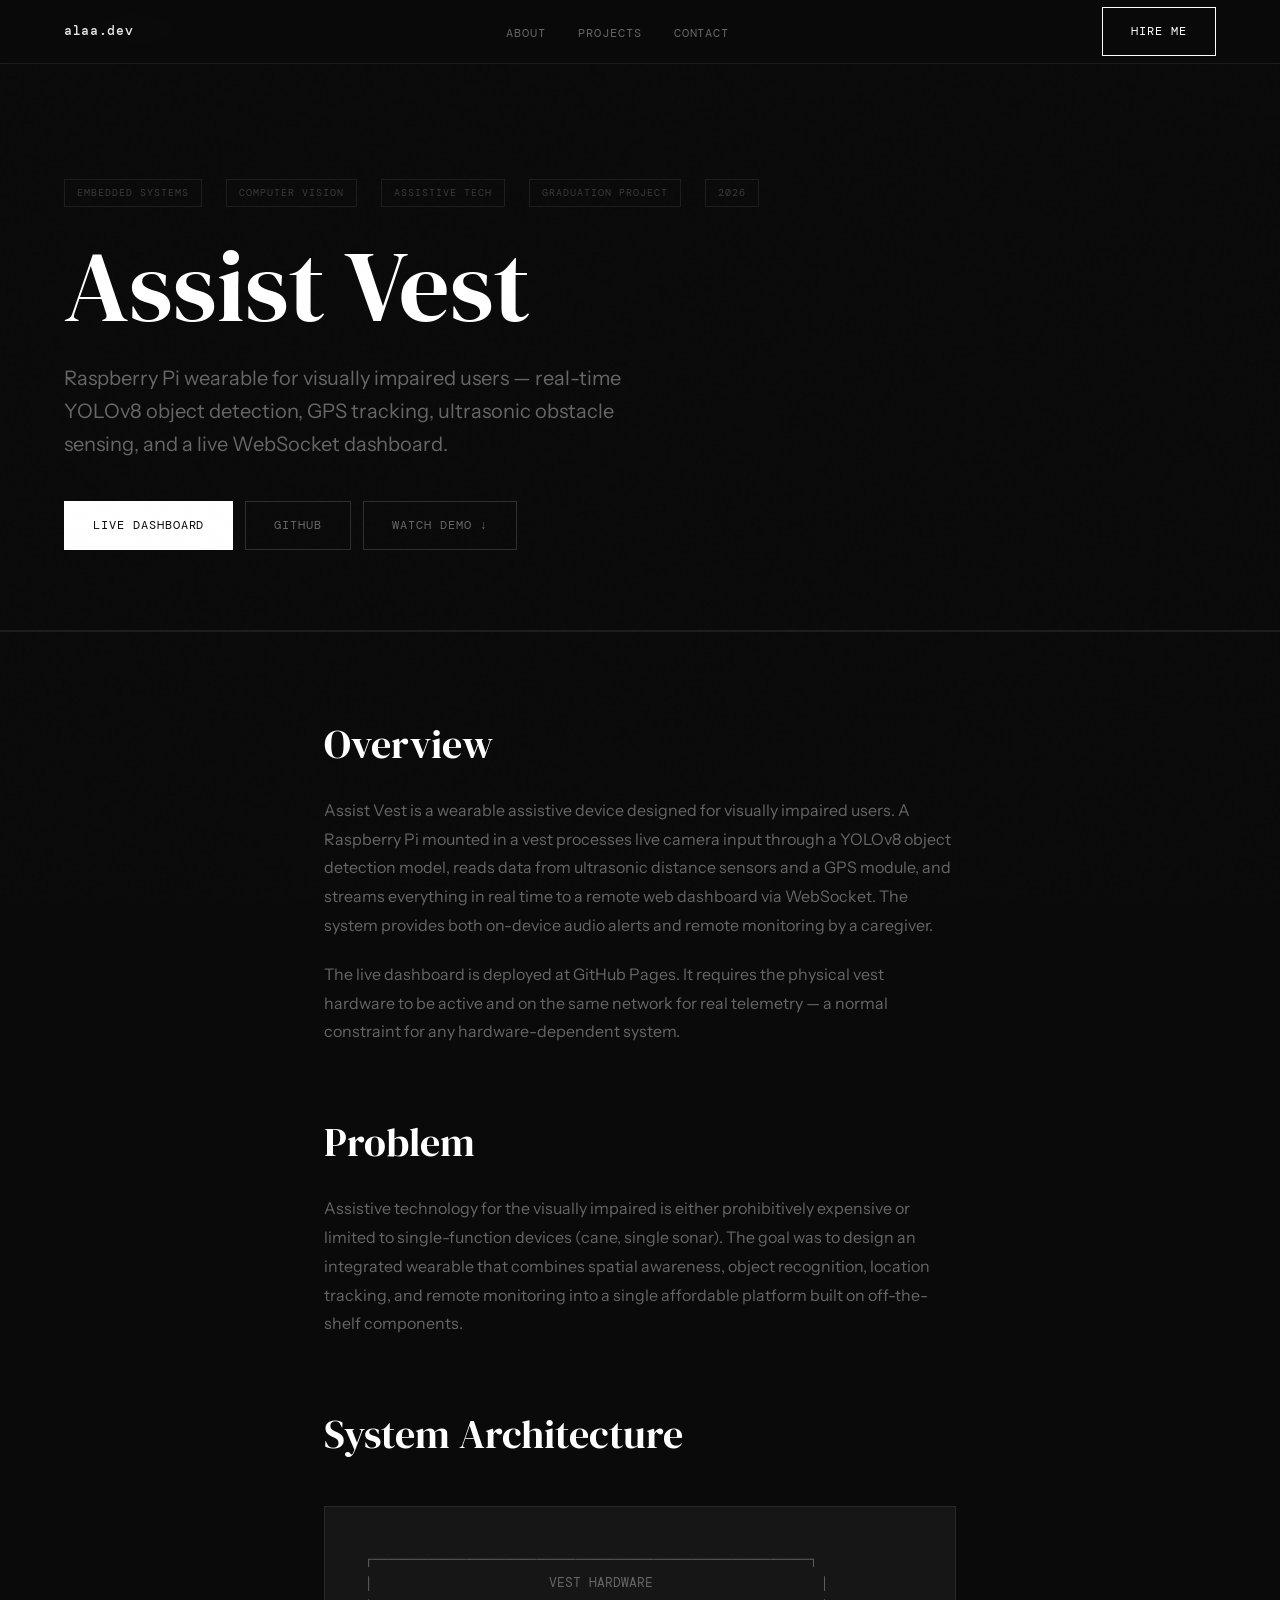
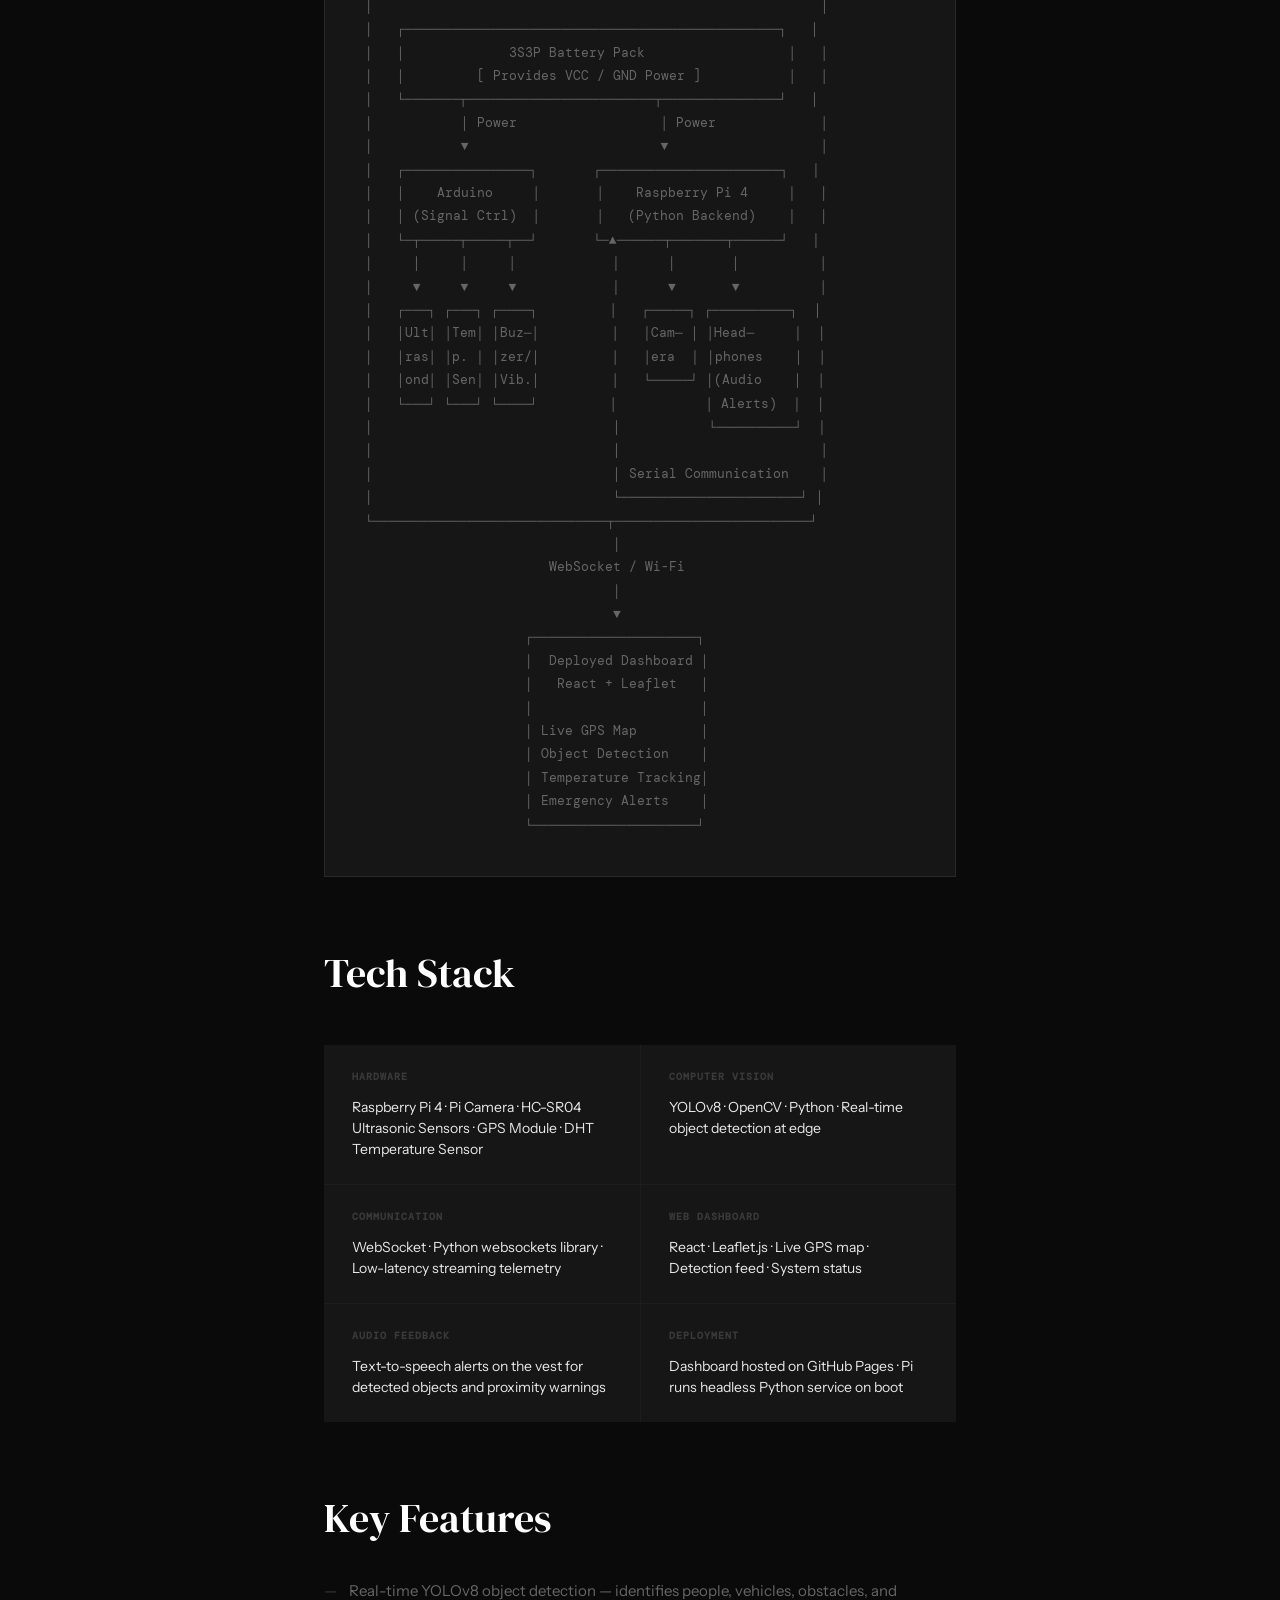
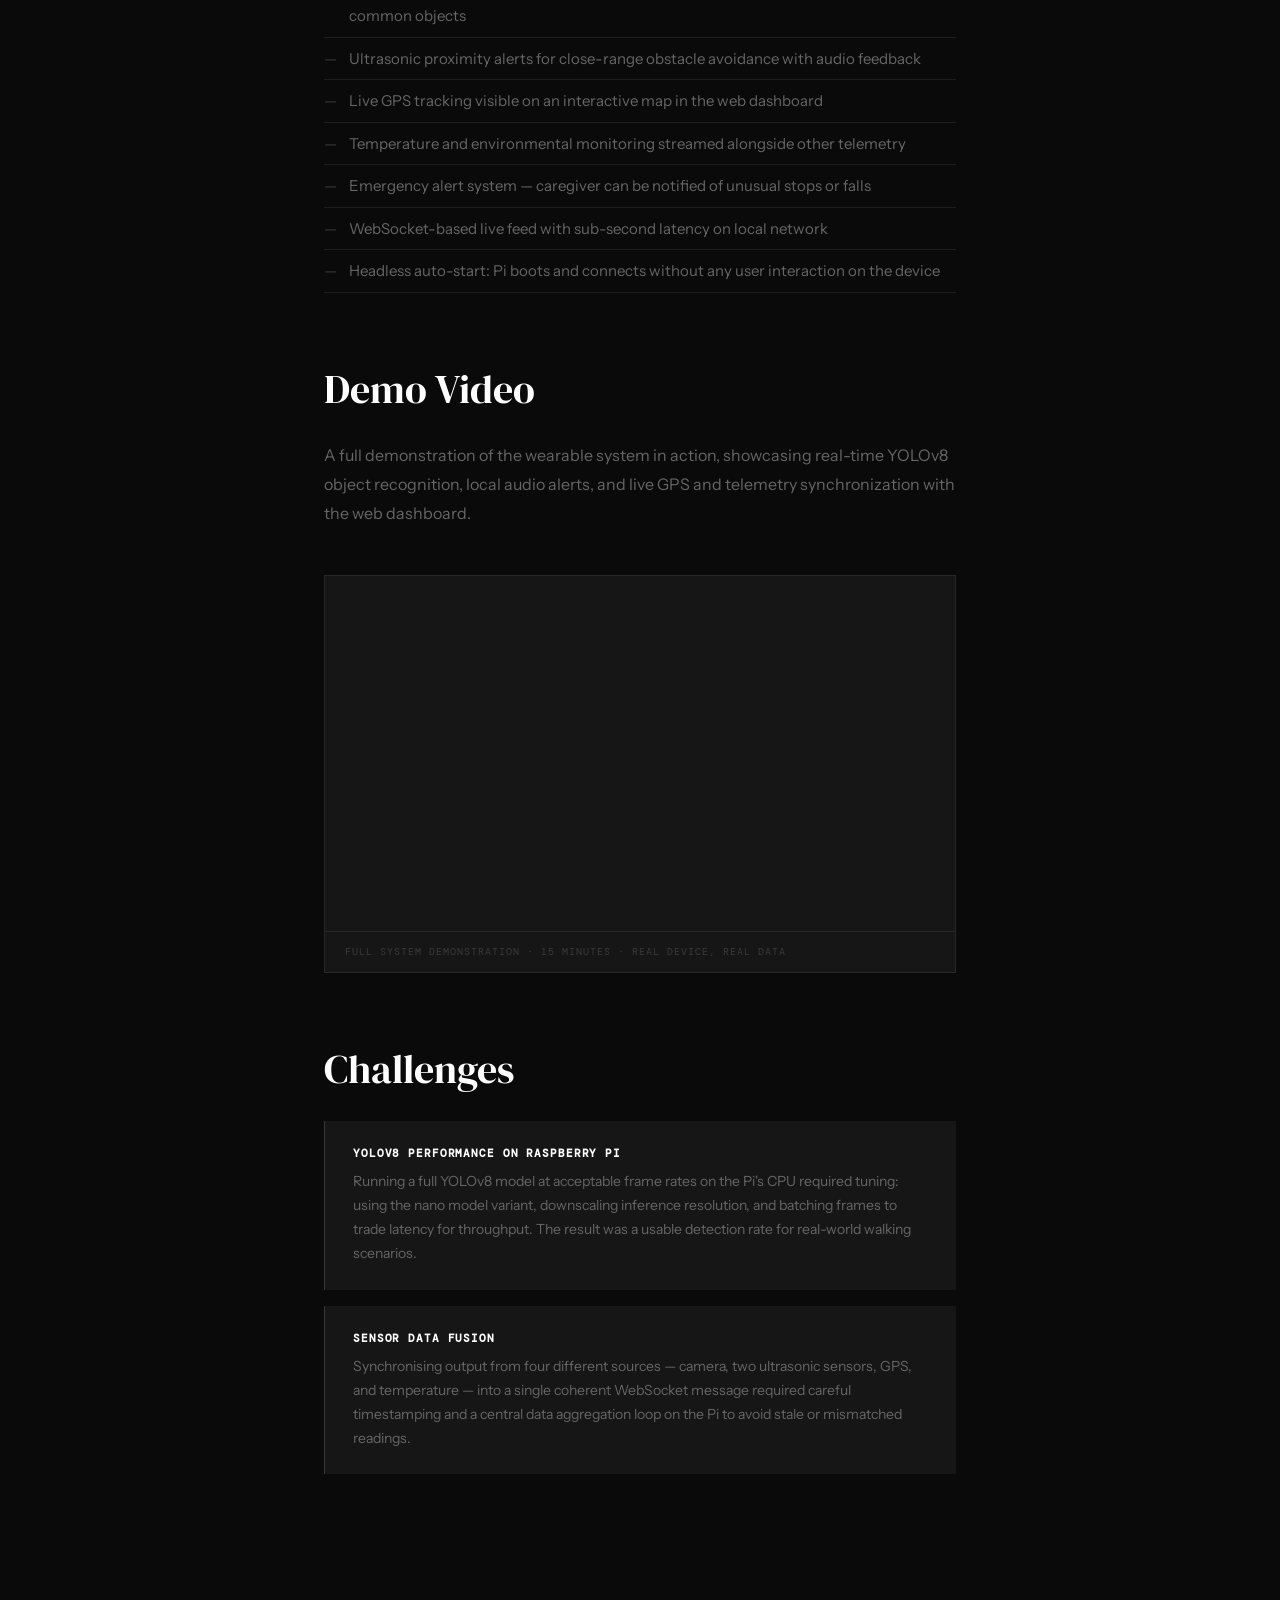
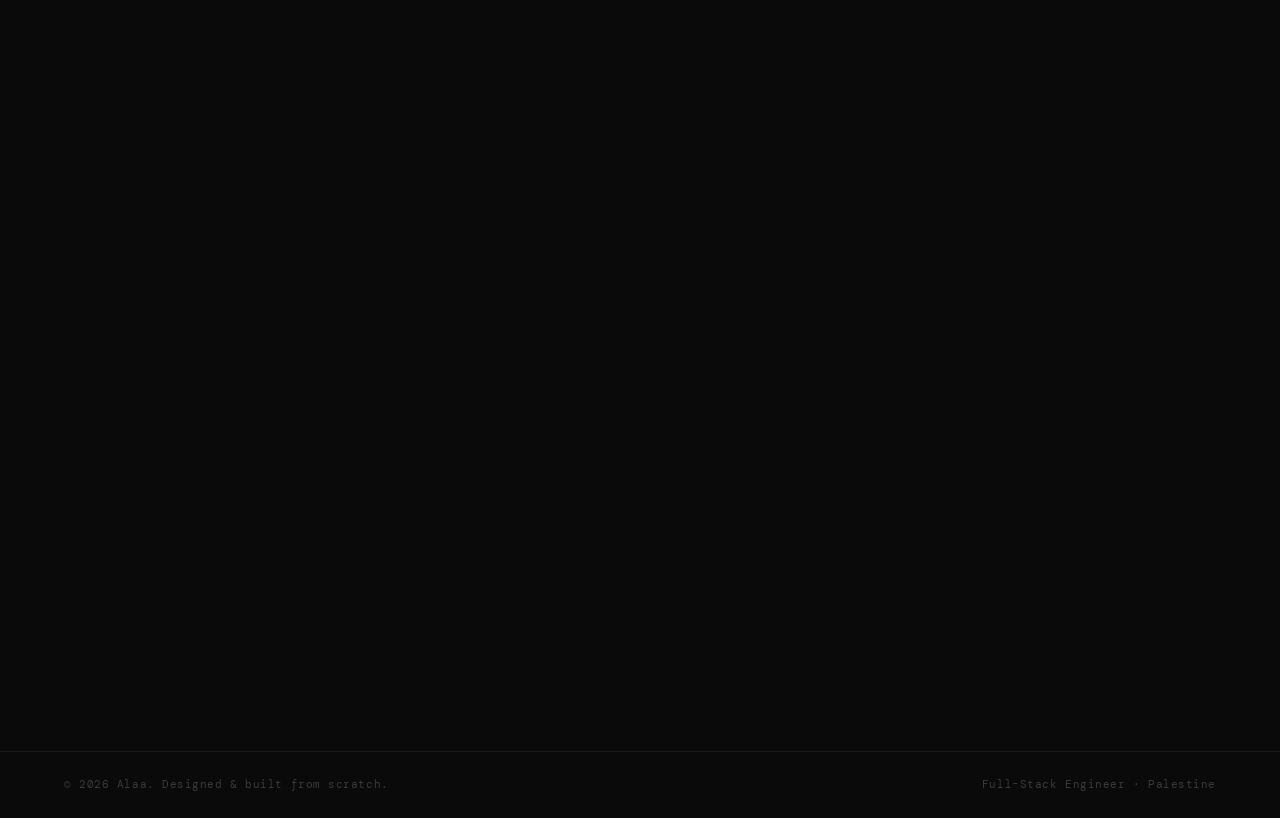
==== vest.html @ c0fa9a7a "final portfolio" ====
<!DOCTYPE html>
<html lang="en">
<head>
  <meta charset="UTF-8">
  <meta name="viewport" content="width=device-width, initial-scale=1.0">
  <title>Assist Vest — Alaa</title>
  <meta name="description" content="Assist Vest: AI-powered wearable assistive device for visually impaired users, built by Alaa.">
  <link rel="stylesheet" href="assets/css/style.css">
</head>
<body>

  <nav>
    <a href="index.html" class="nav-logo">alaa.dev</a>
    <ul class="nav-links">
      <li><a href="index.html#about">About</a></li>
      <li><a href="index.html#projects">Projects</a></li>
      <li><a href="index.html#contact">Contact</a></li>
    </ul>
    <a href="mailto:alaa1190a@gmail.com" class="nav-cta btn">Hire Me</a>
    <button class="nav-hamburger" aria-label="Menu">
      <span></span><span></span><span></span>
    </button>
  </nav>

  <div class="nav-mobile-menu">
    <a href="index.html#about">About</a>
    <a href="index.html#projects">Projects</a>
    <a href="index.html#contact">Contact</a>
    <a href="mailto:alaa1190a@gmail.com">Hire Me</a>
  </div>

  <a href="index.html" class="back-link">← All Projects</a>

  <div class="project-hero">
    <div class="project-hero-meta">
      <span class="meta-tag">Embedded Systems</span>
      <span class="meta-tag">Computer Vision</span>
      <span class="meta-tag">Assistive Tech</span>
      <span class="meta-tag">Graduation Project</span>
      <span class="meta-tag">2026</span>
    </div>
    <h1>Assist Vest</h1>
    <p class="project-hero-sub">
      Raspberry Pi wearable for visually impaired users — real-time YOLOv8 object detection, GPS tracking, ultrasonic obstacle sensing, and a live WebSocket dashboard.
    </p>
    <div class="project-links">
      <a href="https://alaa1252.github.io/vest-dashboard-frontend/" target="_blank" class="btn btn-primary">Live Dashboard</a>
      <a href="https://github.com/alaa1252/vest-dashboard-backend" target="_blank" class="btn btn-ghost">GitHub</a>
      <a href="#demo-video" class="btn btn-ghost">Watch Demo ↓</a>
    </div>
  </div>

  <hr class="full-divider">

  <div class="case-study">

    <h2 class="fade-up">Overview</h2>
    <p class="fade-up">
      Assist Vest is a wearable assistive device designed for visually impaired users. A Raspberry Pi mounted in a vest processes live camera input through a YOLOv8 object detection model, reads data from ultrasonic distance sensors and a GPS module, and streams everything in real time to a remote web dashboard via WebSocket. The system provides both on-device audio alerts and remote monitoring by a caregiver.
    </p>
    <p class="fade-up">
      The live dashboard is deployed at GitHub Pages. It requires the physical vest hardware to be active and on the same network for real telemetry — a normal constraint for any hardware-dependent system.
    </p>

    <h2 class="fade-up">Problem</h2>
    <p class="fade-up">
      Assistive technology for the visually impaired is either prohibitively expensive or limited to single-function devices (cane, single sonar). The goal was to design an integrated wearable that combines spatial awareness, object recognition, location tracking, and remote monitoring into a single affordable platform built on off-the-shelf components.
    </p>

    <h2 class="fade-up">System Architecture</h2>
    <div class="arch-diagram fade-up">┌────────────────────────────────────────────────────────┐
│                      VEST HARDWARE                     │
│                                                        │
│   ┌────────────────────────────────────────────────┐   │
│   │             3S3P Battery Pack                  │   │
│   │         [ Provides VCC / GND Power ]           │   │
│   └───────┬────────────────────────┬───────────────┘   │
│           │ Power                  │ Power             │
│           ▼                        ▼                   │
│   ┌────────────────┐       ┌───────────────────────┐   │
│   │    Arduino     │       │    Raspberry Pi 4     │   │
│   │ (Signal Ctrl)  │       │   (Python Backend)    │   │
│   └─┬─────┬─────┬──┘       └─▲──────┬───────┬──────┘   │
│     │     │     │            │      │       │          │
│     ▼     ▼     ▼            │      ▼       ▼          │
│   ┌───┐ ┌───┐ ┌────┐         │   ┌─────┐ ┌──────────┐  │
│   │Ult│ │Tem│ │Buz─│         │   │Cam─ │ │Head─     │  │
│   │ras│ │p. │ │zer/│         │   │era  │ │phones    │  │
│   │ond│ │Sen│ │Vib.│         │   └─────┘ │(Audio    │  │
│   └───┘ └───┘ └────┘         │           │ Alerts)  │  │
│                              │           └──────────┘  │
│                              │                         │
│                              │ Serial Communication    │
│                              └───────────────────────┘ │
└──────────────────────────────┬─────────────────────────┘
                               │
                       WebSocket / Wi-Fi
                               │
                               ▼
                    ┌─────────────────────┐
                    │  Deployed Dashboard │
                    │   React + Leaflet   │
                    │                     │
                    │ Live GPS Map        │
                    │ Object Detection    │
                    │ Temperature Tracking│
                    │ Emergency Alerts    │
                    └─────────────────────┘</div>

    <h2 class="fade-up">Tech Stack</h2>
    <div class="tech-grid fade-up">
      <div class="tech-cell">
        <h4>Hardware</h4>
        <p>Raspberry Pi 4 · Pi Camera · HC-SR04 Ultrasonic Sensors · GPS Module · DHT Temperature Sensor</p>
      </div>
      <div class="tech-cell">
        <h4>Computer Vision</h4>
        <p>YOLOv8 · OpenCV · Python · Real-time object detection at edge</p>
      </div>
      <div class="tech-cell">
        <h4>Communication</h4>
        <p>WebSocket · Python websockets library · Low-latency streaming telemetry</p>
      </div>
      <div class="tech-cell">
        <h4>Web Dashboard</h4>
        <p>React · Leaflet.js · Live GPS map · Detection feed · System status</p>
      </div>
      <div class="tech-cell">
        <h4>Audio Feedback</h4>
        <p>Text-to-speech alerts on the vest for detected objects and proximity warnings</p>
      </div>
      <div class="tech-cell">
        <h4>Deployment</h4>
        <p>Dashboard hosted on GitHub Pages · Pi runs headless Python service on boot</p>
      </div>
    </div>

    <h2 class="fade-up">Key Features</h2>
    <ul class="fade-up">
      <li>Real-time YOLOv8 object detection — identifies people, vehicles, obstacles, and common objects</li>
      <li>Ultrasonic proximity alerts for close-range obstacle avoidance with audio feedback</li>
      <li>Live GPS tracking visible on an interactive map in the web dashboard</li>
      <li>Temperature and environmental monitoring streamed alongside other telemetry</li>
      <li>Emergency alert system — caregiver can be notified of unusual stops or falls</li>
      <li>WebSocket-based live feed with sub-second latency on local network</li>
      <li>Headless auto-start: Pi boots and connects without any user interaction on the device</li>
    </ul>

    <h2 id="demo-video" class="fade-up">Demo Video</h2>
    <p class="fade-up">
A full demonstration of the wearable system in action, showcasing real-time YOLOv8 object recognition, local audio alerts, and live GPS and telemetry synchronization with the web dashboard.    </p>
    <div class="video-container fade-up">
      <iframe
        src="https://drive.google.com/file/d/12pnrx7rOnG3Ceei94mnU9YtRWDqxen3H/preview" 
        allow="autoplay"
        allowfullscreen>
      </iframe>
      <div class="video-label">Full system demonstration · 15 minutes · Real device, real data</div>
    </div>

    <h2 class="fade-up">Challenges</h2>

    <div class="challenge-block fade-up">
      <h4>YOLOv8 Performance on Raspberry Pi</h4>
      <p>Running a full YOLOv8 model at acceptable frame rates on the Pi's CPU required tuning: using the nano model variant, downscaling inference resolution, and batching frames to trade latency for throughput. The result was a usable detection rate for real-world walking scenarios.</p>
    </div>

    <div class="challenge-block fade-up">
      <h4>Sensor Data Fusion</h4>
      <p>Synchronising output from four different sources — camera, two ultrasonic sensors, GPS, and temperature — into a single coherent WebSocket message required careful timestamping and a central data aggregation loop on the Pi to avoid stale or mismatched readings.</p>
    </div>

    <div class="challenge-block fade-up">
      <h4>WebSocket Stability Over Wi-Fi</h4>
      <p>The Pi's Wi-Fi connection could drop or degrade during movement. Added automatic reconnection logic on both the Pi and the dashboard client, with graceful degradation — the dashboard shows a "Reconnecting…" state rather than crashing when the connection drops.</p>
    </div>

    <div class="challenge-block fade-up">
      <h4>Power & Heat Management</h4>
      <p>Running YOLOv8 continuously caused CPU throttling due to heat. Solved by adding a cooling heatsink, throttling inference to only run when ultrasonic sensors detect proximity below a threshold, and implementing sleep cycles when the user is stationary.</p>
    </div>

    <h2 class="fade-up">What I Learned</h2>
    <p class="fade-up">
      This project was my deepest dive into the intersection of software and physical hardware. I learned how to design systems with real-world constraints — battery life, thermal limits, wireless reliability — that don't exist in pure software projects. Working with YOLOv8 at the edge taught me a lot about model optimization trade-offs. And building something with a genuine social purpose changed how I think about what software is for.
    </p>

    <div style="margin-top:64px; padding-top:40px; border-top:1px solid var(--line); display:flex; gap:16px; flex-wrap:wrap;" class="fade-up">
      <a href="https://alaa1252.github.io/vest-dashboard-frontend/" target="_blank" class="btn btn-primary">Live Dashboard</a>
      <a href="https://github.com/alaa1252/vest-dashboard-backend" target="_blank" class="btn btn-ghost">GitHub</a>
      <a href="eduplatform.html" class="btn btn-ghost">Next Project →</a>
    </div>

  </div>

  <footer>
    <span>© 2026 Alaa. Designed &amp; built from scratch.</span>
    <span>Full-Stack Engineer · Palestine</span>
  </footer>

  <script src="assets/js/main.js"></script>
</body>
</html>
---- assets/css/style.css ----
@import url('https://fonts.googleapis.com/css2?family=DM+Serif+Display:ital@0;1&family=DM+Mono:wght@300;400;500&family=Instrument+Sans:wght@400;500;600&display=swap');

/* ─── RESET & BASE ─── */
*, *::before, *::after { box-sizing: border-box; margin: 0; padding: 0; }

:root {
  --bg: #0a0a0a;
  --bg-2: #111111;
  --bg-3: #161616;
  --line: rgba(255,255,255,0.08);
  --line-strong: rgba(255,255,255,0.15);
  --text: #e8e8e8;
  --text-dim: #666;
  --text-dimmer: #3a3a3a;
  --white: #ffffff;
  --accent: #ffffff;
  --font-display: 'DM Serif Display', Georgia, serif;
  --font-mono: 'DM Mono', monospace;
  --font-body: 'Instrument Sans', sans-serif;
  --radius: 2px;
  --transition: 0.3s cubic-bezier(0.4, 0, 0.2, 1);
}

html { scroll-behavior: smooth; }

body {
  background: var(--bg);
  color: var(--text);
  font-family: var(--font-body);
  font-size: 16px;
  line-height: 1.6;
  -webkit-font-smoothing: antialiased;
  overflow-x: hidden;
}

/* ─── NOISE OVERLAY ─── */
body::before {
  content: '';
  position: fixed;
  inset: 0;
  background-image: url("data:image/svg+xml,%3Csvg viewBox='0 0 256 256' xmlns='http://www.w3.org/2000/svg'%3E%3Cfilter id='noise'%3E%3CfeTurbulence type='fractalNoise' baseFrequency='0.9' numOctaves='4' stitchTiles='stitch'/%3E%3C/filter%3E%3Crect width='100%25' height='100%25' filter='url(%23noise)' opacity='0.03'/%3E%3C/svg%3E");
  pointer-events: none;
  z-index: 0;
  opacity: 0.4;
}

/* ─── NAV ─── */
nav {
  position: fixed;
  top: 0; left: 0; right: 0;
  z-index: 100;
  padding: 0 clamp(24px, 5vw, 80px);
  height: 64px;
  display: flex;
  align-items: center;
  justify-content: space-between;
  border-bottom: 1px solid var(--line);
  background: rgba(10,10,10,0.85);
  backdrop-filter: blur(12px);
  -webkit-backdrop-filter: blur(12px);
}

.nav-logo {
  font-family: var(--font-mono);
  font-size: 13px;
  font-weight: 500;
  letter-spacing: 0.05em;
  color: var(--white);
  text-decoration: none;
  opacity: 0.9;
}

.nav-links {
  display: flex;
  gap: 32px;
  list-style: none;
}

.nav-links a {
  font-family: var(--font-mono);
  font-size: 12px;
  letter-spacing: 0.08em;
  color: var(--text-dim);
  text-decoration: none;
  text-transform: uppercase;
  transition: color var(--transition);
}

.nav-links a:hover { color: var(--white); }

.nav-cta {
  font-family: var(--font-mono);
  font-size: 12px;
  letter-spacing: 0.08em;
  color: var(--white) !important;
  border: 1px solid var(--line-strong);
  padding: 8px 16px;
  text-decoration: none;
  text-transform: uppercase;
  transition: all var(--transition) !important;
}
.nav-cta:hover {
  background: var(--white) !important;
  color: var(--bg) !important;
}

/* ─── HAMBURGER ─── */
.nav-hamburger {
  display: none;
  flex-direction: column;
  gap: 5px;
  cursor: pointer;
  padding: 4px;
  background: none;
  border: none;
}
.nav-hamburger span {
  display: block;
  width: 22px;
  height: 1px;
  background: var(--text);
  transition: all var(--transition);
}
.nav-hamburger.open span:nth-child(1) { transform: translateY(6px) rotate(45deg); }
.nav-hamburger.open span:nth-child(2) { opacity: 0; }
.nav-hamburger.open span:nth-child(3) { transform: translateY(-6px) rotate(-45deg); }

.nav-mobile-menu {
  display: none;
  position: fixed;
  top: 64px; left: 0; right: 0;
  background: var(--bg);
  border-bottom: 1px solid var(--line);
  padding: 24px clamp(24px, 5vw, 80px);
  z-index: 99;
  flex-direction: column;
  gap: 20px;
}
.nav-mobile-menu.open { display: flex; }
.nav-mobile-menu a {
  font-family: var(--font-mono);
  font-size: 13px;
  letter-spacing: 0.08em;
  color: var(--text-dim);
  text-decoration: none;
  text-transform: uppercase;
  transition: color var(--transition);
}
.nav-mobile-menu a:hover { color: var(--white); }

/* ─── HERO ─── */
.hero {
  min-height: 100vh;
  padding: 0 clamp(24px, 5vw, 80px);
  display: flex;
  flex-direction: column;
  justify-content: center;
  position: relative;
  border-bottom: 1px solid var(--line);
}

.hero-eyebrow {
  font-family: var(--font-mono);
  font-size: 11px;
  letter-spacing: 0.15em;
  color: var(--text-dim);
  text-transform: uppercase;
  margin-bottom: 28px;
  display: flex;
  align-items: center;
  gap: 12px;
}

.hero-eyebrow::before {
  content: '';
  display: inline-block;
  width: 32px;
  height: 1px;
  background: var(--text-dimmer);
}

.hero h1 {
  font-family: var(--font-display);
  font-size: clamp(52px, 8vw, 120px);
  line-height: 0.95;
  font-weight: 400;
  color: var(--white);
  max-width: 900px;
  margin-bottom: 40px;
}

.hero h1 em {
  font-style: italic;
  color: var(--text-dim);
}

.hero-sub {
  font-family: var(--font-body);
  font-size: clamp(15px, 1.5vw, 18px);
  color: var(--text-dim);
  max-width: 480px;
  line-height: 1.7;
  margin-bottom: 48px;
}

.hero-actions {
  display: flex;
  gap: 16px;
  flex-wrap: wrap;
}

.btn {
  font-family: var(--font-mono);
  font-size: 12px;
  letter-spacing: 0.08em;
  text-transform: uppercase;
  text-decoration: none;
  padding: 14px 28px;
  border: 1px solid;
  transition: all var(--transition);
  display: inline-block;
  cursor: pointer;
  background: none;
}

.btn-primary {
  border-color: var(--white);
  color: var(--bg);
  background: var(--white);
}
.btn-primary:hover {
  background: transparent;
  color: var(--white);
}

.btn-ghost {
  border-color: var(--line-strong);
  color: var(--text-dim);
}
.btn-ghost:hover {
  border-color: var(--white);
  color: var(--white);
}

.hero-scroll {
  position: absolute;
  bottom: 40px;
  right: clamp(24px, 5vw, 80px);
  font-family: var(--font-mono);
  font-size: 10px;
  letter-spacing: 0.1em;
  color: var(--text-dimmer);
  text-transform: uppercase;
  writing-mode: vertical-rl;
  display: flex;
  align-items: center;
  gap: 10px;
}
.hero-scroll::after {
  content: '';
  display: block;
  width: 1px;
  height: 48px;
  background: var(--text-dimmer);
  animation: scrollLine 2s ease-in-out infinite;
}
@keyframes scrollLine {
  0%, 100% { opacity: 0.3; transform: scaleY(1); transform-origin: top; }
  50% { opacity: 1; }
}

/* ─── SECTION STRUCTURE ─── */
section {
  position: relative;
  z-index: 1;
}

.section-header {
  padding: clamp(60px, 8vw, 100px) clamp(24px, 5vw, 80px) 0;
  display: flex;
  align-items: baseline;
  justify-content: space-between;
  gap: 24px;
  border-top: 1px solid var(--line);
  flex-wrap: wrap;
}

.section-label {
  font-family: var(--font-mono);
  font-size: 11px;
  letter-spacing: 0.15em;
  color: var(--text-dim);
  text-transform: uppercase;
  display: flex;
  align-items: center;
  gap: 10px;
}
.section-label::before {
  content: attr(data-num);
  color: var(--text-dimmer);
}

.section-title {
  font-family: var(--font-display);
  font-size: clamp(36px, 5vw, 60px);
  font-weight: 400;
  color: var(--white);
  line-height: 1.1;
}

/* ─── ABOUT ─── */
.about-grid {
  display: grid;
  grid-template-columns: 1fr 1fr;
  gap: 1px;
  background: var(--line);
  margin: 60px clamp(24px, 5vw, 80px);
}

.about-cell {
  background: var(--bg);
  padding: 40px;
}

.about-cell h3 {
  font-family: var(--font-mono);
  font-size: 11px;
  letter-spacing: 0.1em;
  color: var(--text-dimmer);
  text-transform: uppercase;
  margin-bottom: 20px;
}

.about-bio {
  font-size: 17px;
  color: var(--text);
  line-height: 1.75;
  grid-column: 1 / -1;
}

.skill-list {
  list-style: none;
  display: flex;
  flex-wrap: wrap;
  gap: 8px;
}

.skill-list li {
  font-family: var(--font-mono);
  font-size: 11px;
  letter-spacing: 0.05em;
  color: var(--text-dim);
  border: 1px solid var(--line);
  padding: 6px 12px;
}

/* ─── FEATURED PROJECTS ─── */
.projects-grid {
  display: grid;
  grid-template-columns: 1fr 1fr;
  gap: 1px;
  background: var(--line);
  margin: 60px 0;
  border-top: 1px solid var(--line);
}

.project-card {
  background: var(--bg);
  padding: 48px clamp(24px, 5vw, 80px);
  text-decoration: none;
  color: inherit;
  display: block;
  transition: background var(--transition);
  position: relative;
  overflow: hidden;
}

.project-card::after {
  content: '↗';
  position: absolute;
  top: 48px;
  right: clamp(24px, 5vw, 80px);
  font-size: 20px;
  color: var(--text-dimmer);
  transition: all var(--transition);
}

.project-card:hover { background: var(--bg-2); }
.project-card:hover::after {
  color: var(--white);
  transform: translate(3px, -3px);
}

.project-num {
  font-family: var(--font-mono);
  font-size: 11px;
  letter-spacing: 0.1em;
  color: var(--text-dimmer);
  margin-bottom: 48px;
}

.project-card h3 {
  font-family: var(--font-display);
  font-size: clamp(28px, 3vw, 42px);
  font-weight: 400;
  color: var(--white);
  line-height: 1.1;
  margin-bottom: 16px;
}

.project-type {
  font-family: var(--font-mono);
  font-size: 11px;
  letter-spacing: 0.08em;
  color: var(--text-dimmer);
  text-transform: uppercase;
  margin-bottom: 20px;
}

.project-desc {
  font-size: 14px;
  color: var(--text-dim);
  line-height: 1.7;
  max-width: 380px;
  margin-bottom: 32px;
}

.project-tags {
  display: flex;
  flex-wrap: wrap;
  gap: 6px;
}

.project-tags span {
  font-family: var(--font-mono);
  font-size: 10px;
  letter-spacing: 0.05em;
  color: var(--text-dimmer);
  border: 1px solid var(--line);
  padding: 4px 10px;
}

/* ─── OTHER PROJECTS ─── */
.other-grid {
  display: grid;
  grid-template-columns: repeat(3, 1fr);
  gap: 1px;
  background: var(--line);
  margin: 60px 0;
  border-top: 1px solid var(--line);
}

.other-card {
  background: var(--bg);
  padding: 32px clamp(20px, 3vw, 40px);
  text-decoration: none;
  color: inherit;
  display: block;
  transition: background var(--transition);
}

.other-card:hover { background: var(--bg-2); }

.other-card h4 {
  font-family: var(--font-display);
  font-size: 22px;
  font-weight: 400;
  color: var(--white);
  margin-bottom: 10px;
  line-height: 1.2;
}

.other-card p {
  font-size: 13px;
  color: var(--text-dim);
  line-height: 1.6;
  margin-bottom: 20px;
}

.other-link {
  font-family: var(--font-mono);
  font-size: 10px;
  letter-spacing: 0.08em;
  color: var(--text-dimmer);
  text-transform: uppercase;
  text-decoration: none;
  display: inline-flex;
  align-items: center;
  gap: 6px;
  transition: color var(--transition);
}
.other-link:hover { color: var(--white); }

/* ─── CONTACT ─── */
.contact-section {
  padding: clamp(80px, 10vw, 140px) clamp(24px, 5vw, 80px);
  border-top: 1px solid var(--line);
}

.contact-inner {
  max-width: 700px;
}

.contact-section h2 {
  font-family: var(--font-display);
  font-size: clamp(42px, 6vw, 80px);
  font-weight: 400;
  color: var(--white);
  line-height: 1.05;
  margin-bottom: 24px;
}

.contact-section h2 em {
  font-style: italic;
  color: var(--text-dim);
}

.contact-section p {
  font-size: 16px;
  color: var(--text-dim);
  margin-bottom: 40px;
  max-width: 400px;
  line-height: 1.7;
}

.contact-links {
  display: flex;
  gap: 16px;
  flex-wrap: wrap;
  margin-bottom: 60px;
}

.contact-meta {
  display: flex;
  gap: 40px;
  flex-wrap: wrap;
  border-top: 1px solid var(--line);
  padding-top: 40px;
}

.contact-meta-item {
  display: flex;
  flex-direction: column;
  gap: 6px;
}

.contact-meta-item span:first-child {
  font-family: var(--font-mono);
  font-size: 10px;
  letter-spacing: 0.1em;
  color: var(--text-dimmer);
  text-transform: uppercase;
}

.contact-meta-item a,
.contact-meta-item span:last-child {
  font-size: 14px;
  color: var(--text);
  text-decoration: none;
  transition: color var(--transition);
}
.contact-meta-item a:hover { color: var(--white); }

/* ─── FOOTER ─── */
footer {
  padding: 24px clamp(24px, 5vw, 80px);
  border-top: 1px solid var(--line);
  display: flex;
  justify-content: space-between;
  align-items: center;
  flex-wrap: wrap;
  gap: 12px;
}

footer span {
  font-family: var(--font-mono);
  font-size: 11px;
  letter-spacing: 0.05em;
  color: var(--text-dimmer);
}

/* ─── PROJECT PAGE ─── */
.project-hero {
  min-height: 60vh;
  padding: 120px clamp(24px, 5vw, 80px) 80px;
  border-bottom: 1px solid var(--line);
  display: flex;
  flex-direction: column;
  justify-content: flex-end;
}

.project-hero-meta {
  display: flex;
  gap: 24px;
  margin-bottom: 32px;
  flex-wrap: wrap;
}

.meta-tag {
  font-family: var(--font-mono);
  font-size: 10px;
  letter-spacing: 0.1em;
  color: var(--text-dimmer);
  text-transform: uppercase;
  border: 1px solid var(--line);
  padding: 5px 12px;
}

.project-hero h1 {
  font-family: var(--font-display);
  font-size: clamp(48px, 8vw, 100px);
  font-weight: 400;
  color: var(--white);
  line-height: 0.95;
  margin-bottom: 28px;
}

.project-hero-sub {
  font-size: clamp(16px, 1.8vw, 20px);
  color: var(--text-dim);
  max-width: 600px;
  line-height: 1.65;
  margin-bottom: 40px;
}

.project-links {
  display: flex;
  gap: 12px;
  flex-wrap: wrap;
}

/* ─── CASE STUDY CONTENT ─── */
.case-study {
  max-width: 760px;
  margin: 0 auto;
  padding: 80px clamp(24px, 5vw, 80px);
}

.case-study h2 {
  font-family: var(--font-display);
  font-size: clamp(28px, 3.5vw, 40px);
  font-weight: 400;
  color: var(--white);
  margin-bottom: 20px;
  margin-top: 64px;
}

.case-study h2:first-child { margin-top: 0; }

.case-study p {
  font-size: 16px;
  color: var(--text-dim);
  line-height: 1.8;
  margin-bottom: 20px;
}

.case-study ul {
  list-style: none;
  margin-bottom: 20px;
}

.case-study ul li {
  font-size: 15px;
  color: var(--text-dim);
  line-height: 1.7;
  padding: 8px 0;
  border-bottom: 1px solid var(--line);
  display: flex;
  gap: 12px;
}

.case-study ul li::before {
  content: '—';
  color: var(--text-dimmer);
  flex-shrink: 0;
}

/* ─── TECH STACK GRID ─── */
.tech-grid {
  display: grid;
  grid-template-columns: repeat(2, 1fr);
  gap: 1px;
  background: var(--line);
  margin: 40px 0;
}

.tech-cell {
  background: var(--bg-3);
  padding: 24px 28px;
}

.tech-cell h4 {
  font-family: var(--font-mono);
  font-size: 10px;
  letter-spacing: 0.1em;
  color: var(--text-dimmer);
  text-transform: uppercase;
  margin-bottom: 12px;
}

.tech-cell p {
  font-size: 14px;
  color: var(--text);
  margin: 0;
  line-height: 1.5;
}

/* ─── ARCHITECTURE DIAGRAM ─── */
.arch-diagram {
  margin: 40px 0;
  border: 1px solid var(--line);
  padding: 40px;
  background: var(--bg-3);
  font-family: var(--font-mono);
  font-size: 13px;
  color: var(--text-dim);
  line-height: 1.8;
  white-space: pre;
  overflow-x: auto;
}

/* ─── VIDEO EMBED ─── */
.video-container {
  margin: 48px 0;
  border: 1px solid var(--line);
  position: relative;
  overflow: hidden;
  background: var(--bg-3);
}

.video-container iframe {
  width: 100%;
  aspect-ratio: 16/9;
  display: block;
  border: none;
}

.video-label {
  font-family: var(--font-mono);
  font-size: 10px;
  letter-spacing: 0.1em;
  color: var(--text-dimmer);
  text-transform: uppercase;
  padding: 12px 20px;
  border-top: 1px solid var(--line);
}

/* ─── CHALLENGE BLOCKS ─── */
.challenge-block {
  margin: 16px 0;
  padding: 24px 28px;
  border-left: 1px solid var(--line-strong);
  background: var(--bg-3);
}

.challenge-block h4 {
  font-family: var(--font-mono);
  font-size: 11px;
  letter-spacing: 0.08em;
  color: var(--white);
  text-transform: uppercase;
  margin-bottom: 8px;
}

.challenge-block p {
  font-size: 14px;
  color: var(--text-dim);
  margin: 0;
  line-height: 1.7;
}

/* ─── BACK LINK ─── */
.back-link {
  display: inline-flex;
  align-items: center;
  gap: 8px;
  font-family: var(--font-mono);
  font-size: 11px;
  letter-spacing: 0.08em;
  color: var(--text-dim);
  text-decoration: none;
  text-transform: uppercase;
  padding: 20px clamp(24px, 5vw, 80px);
  border-bottom: 1px solid var(--line);
  display: flex;
  transition: color var(--transition);
}
.back-link:hover { color: var(--white); }

/* ─── CASE STUDY FULL WIDTH DIVIDER ─── */
.full-divider {
  border: none;
  border-top: 1px solid var(--line);
  margin: 0;
}

/* ─── ANIMATIONS ─── */
.fade-up {
  opacity: 0;
  transform: translateY(24px);
  transition: opacity 0.6s ease, transform 0.6s ease;
}
.fade-up.visible {
  opacity: 1;
  transform: translateY(0);
}

/* ─── RESPONSIVE ─── */
@media (max-width: 900px) {
  .about-grid { grid-template-columns: 1fr; }
  .about-bio { grid-column: 1; }
  .projects-grid { grid-template-columns: 1fr; }
  .other-grid { grid-template-columns: 1fr 1fr; }
  .nav-links { display: none; }
  .nav-cta { display: none; }
  .nav-hamburger { display: flex; }
  .tech-grid { grid-template-columns: 1fr; }
}

@media (max-width: 600px) {
  .other-grid { grid-template-columns: 1fr; }
  .contact-meta { gap: 24px; }
  .arch-diagram { font-size: 11px; padding: 24px; }
}
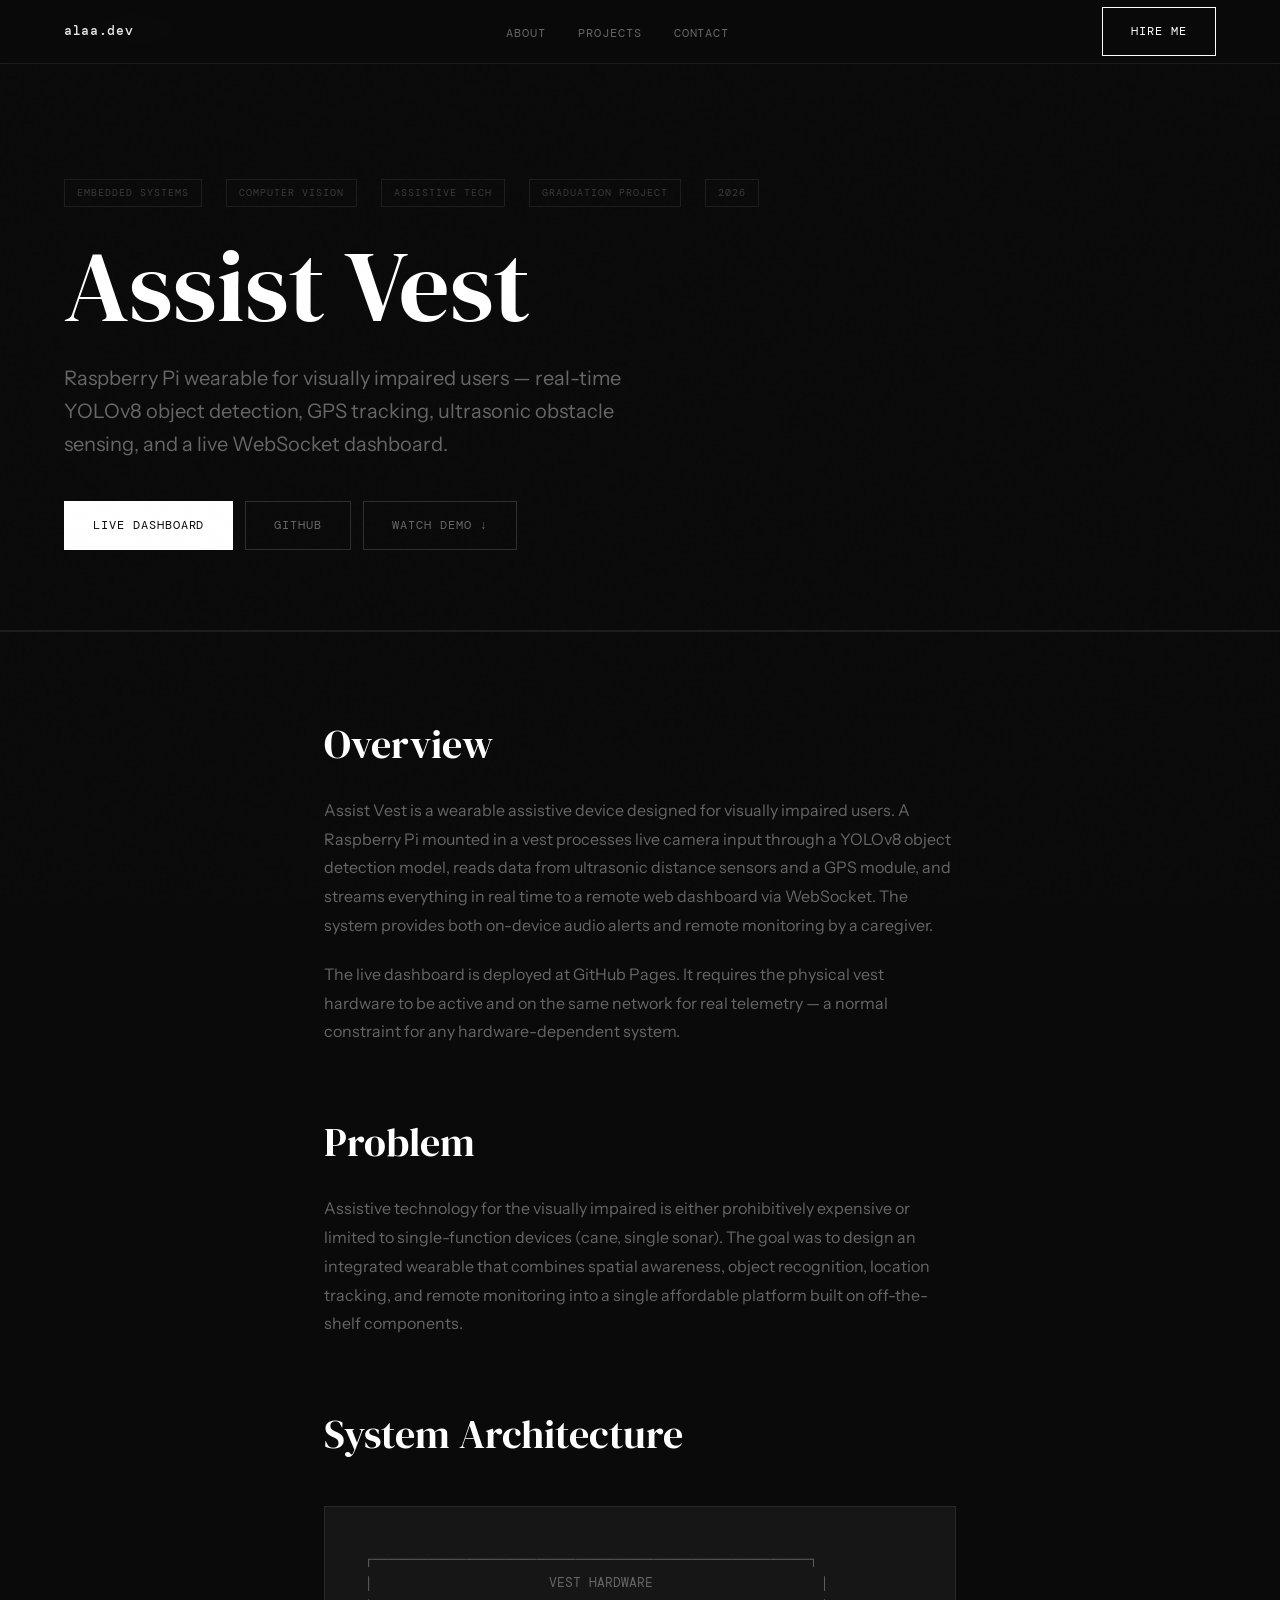
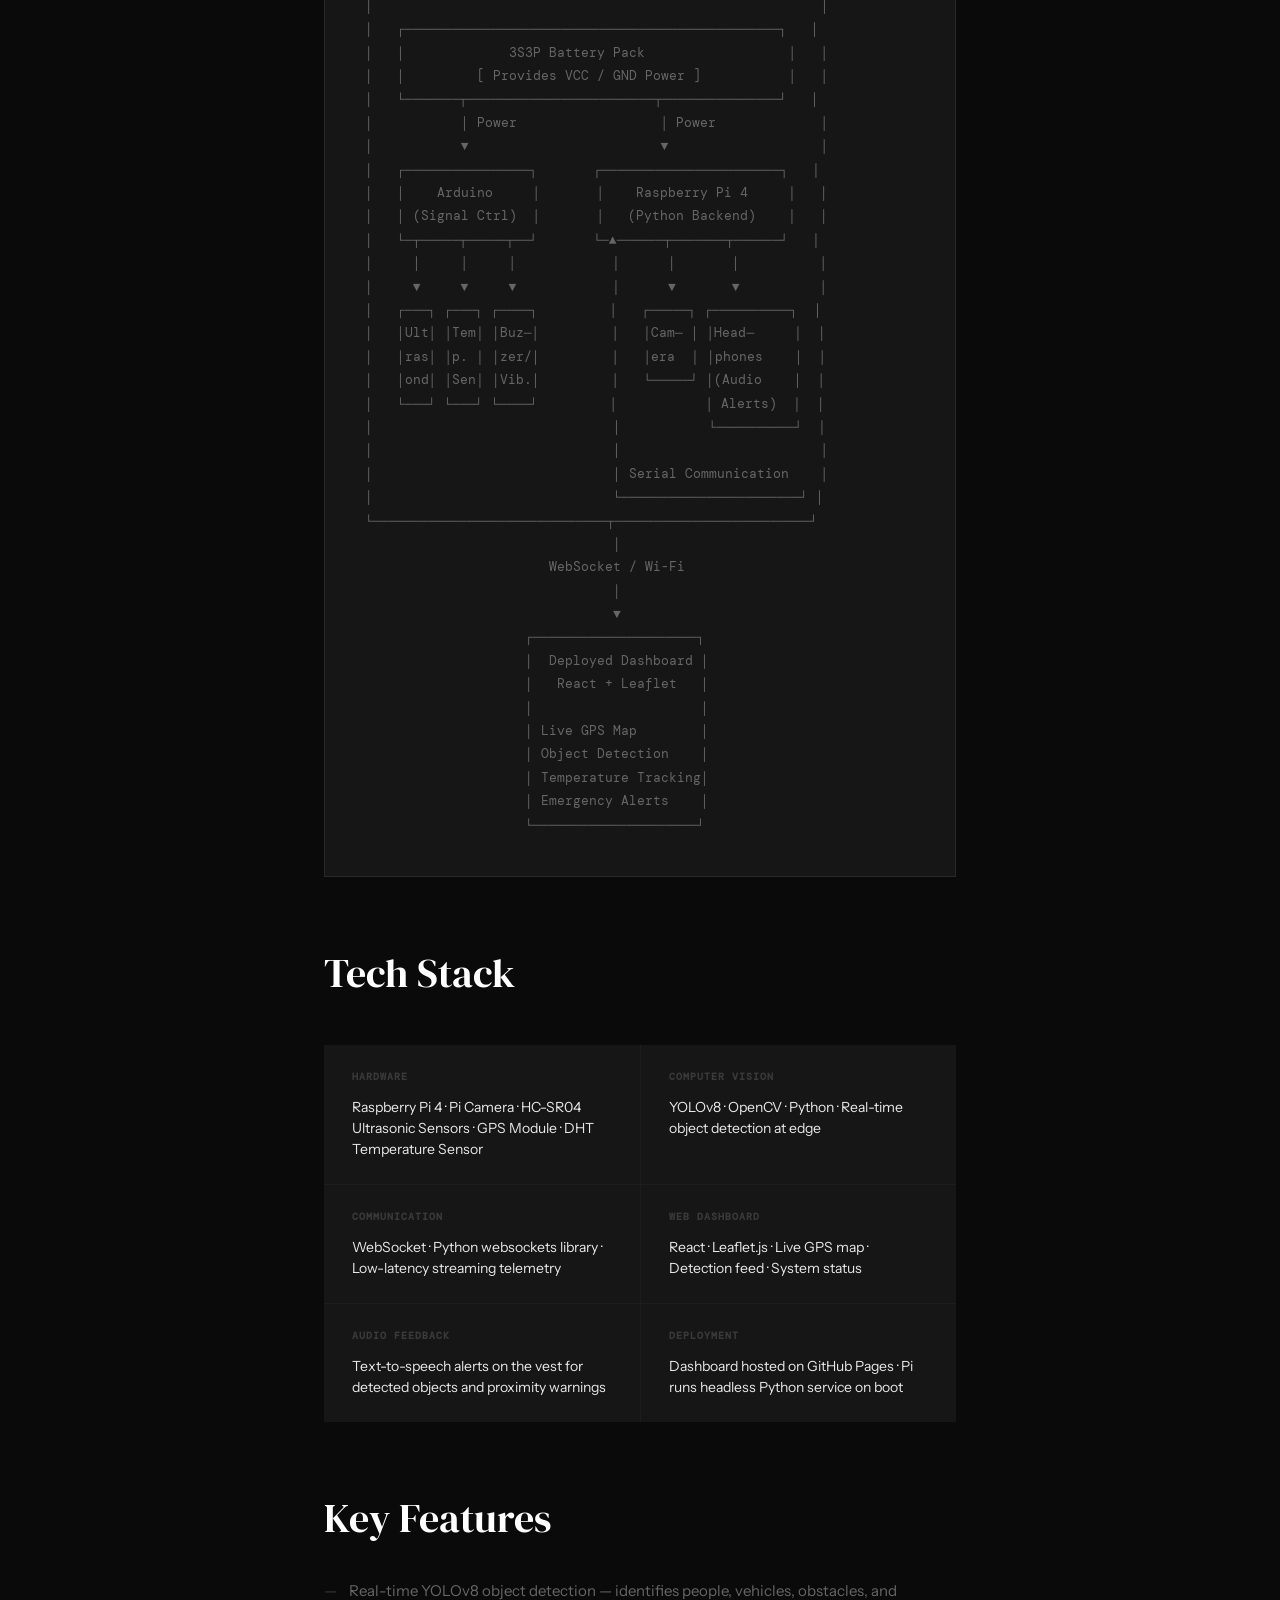
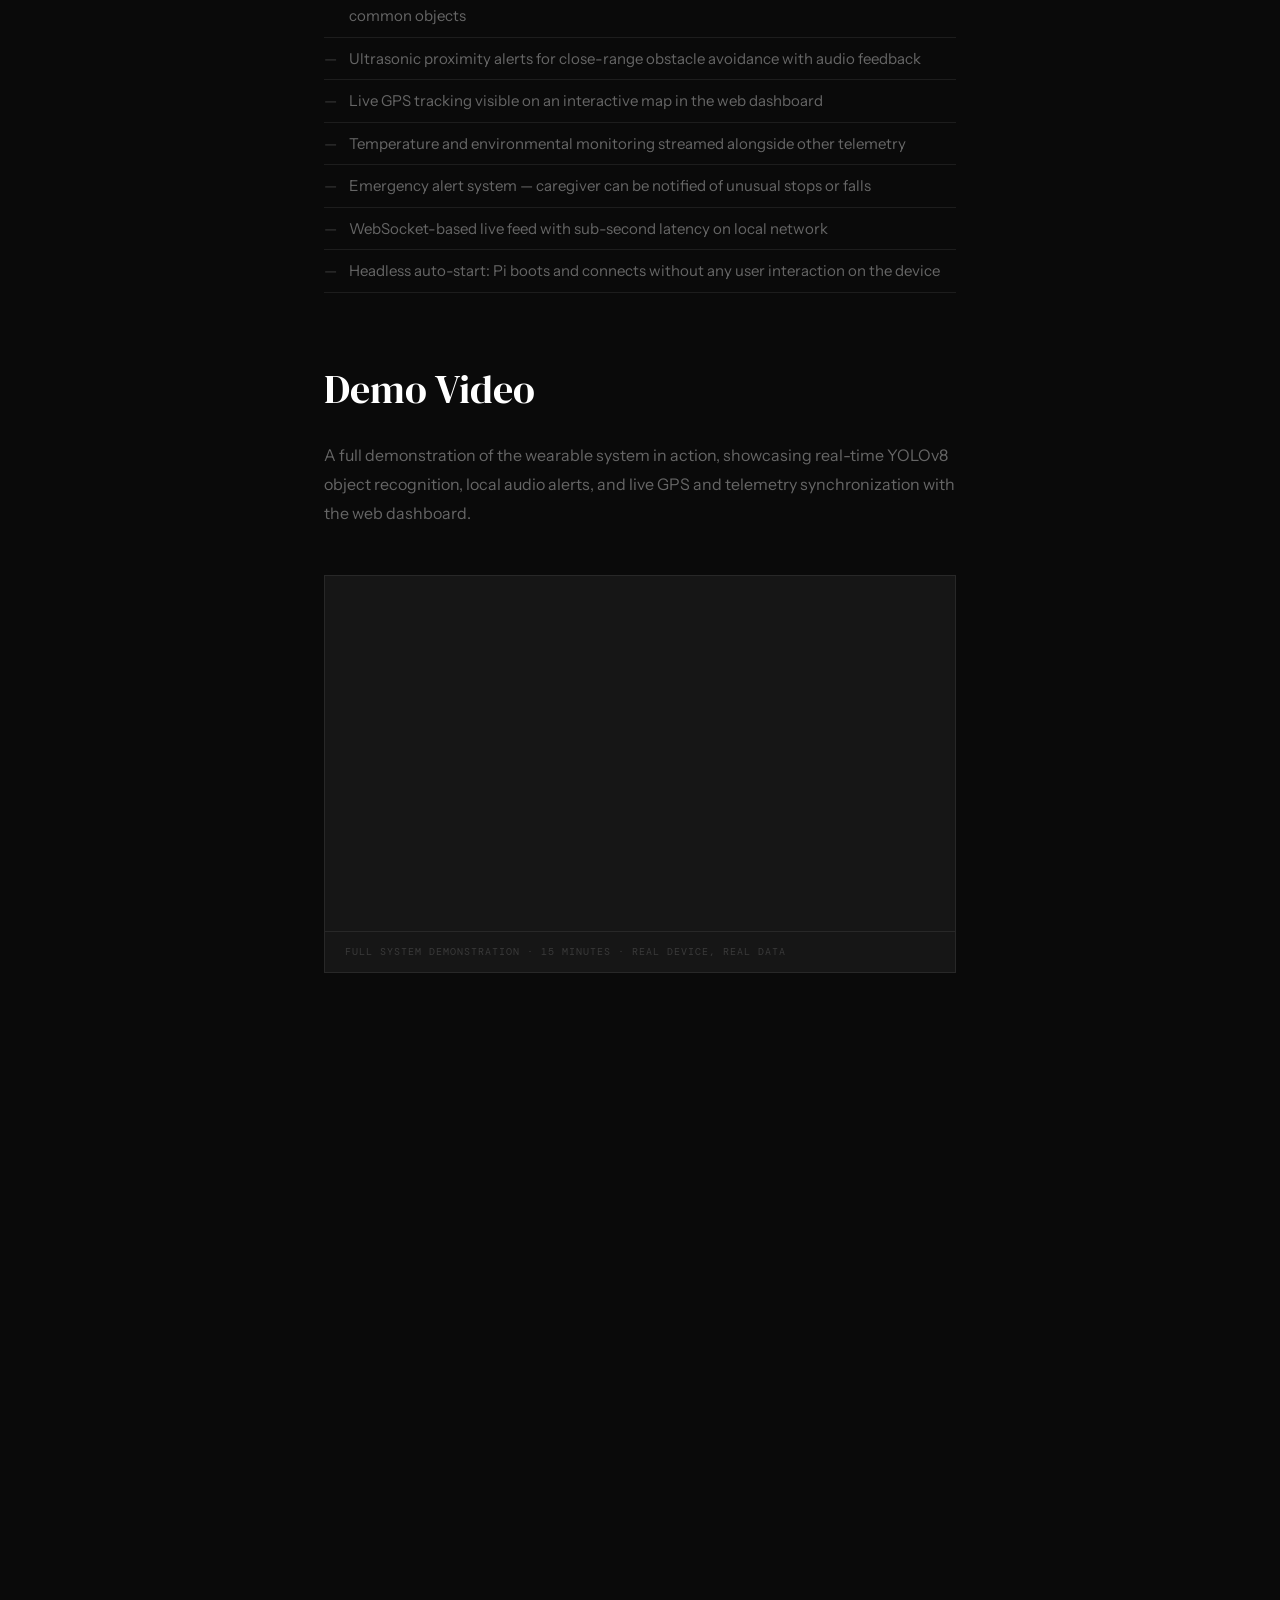
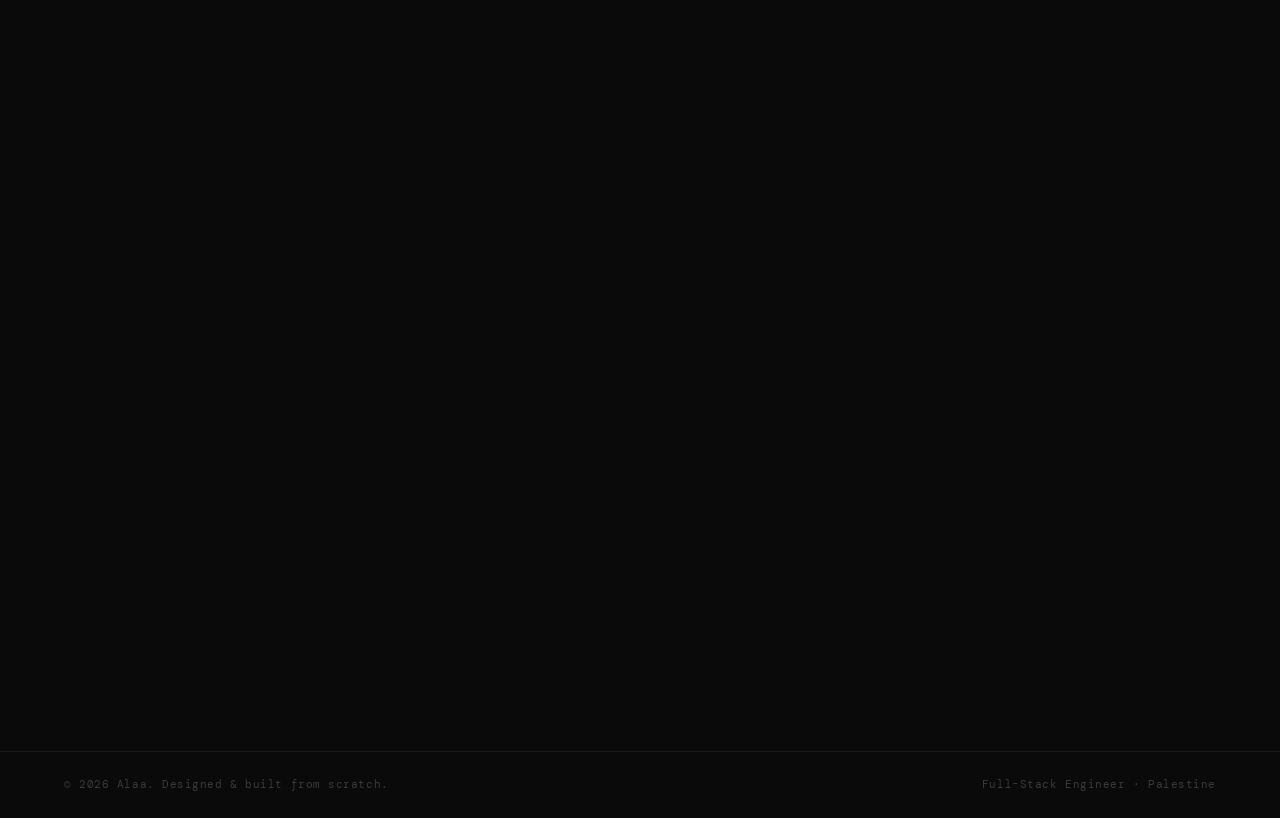
==== commit 69b9433e: "updated the drive link for the vest project." ====
--- a/vest.html
+++ b/vest.html
@@ -151,7 +151,7 @@
 A full demonstration of the wearable system in action, showcasing real-time YOLOv8 object recognition, local audio alerts, and live GPS and telemetry synchronization with the web dashboard.    </p>
     <div class="video-container fade-up">
       <iframe
-        src="https://drive.google.com/file/d/12pnrx7rOnG3Ceei94mnU9YtRWDqxen3H/preview" 
+        src="https://drive.google.com/file/d/11xJTXmGjs3pYUN2wCkD6b8j5geRUk_JE/view" 
         allow="autoplay"
         allowfullscreen>
       </iframe>
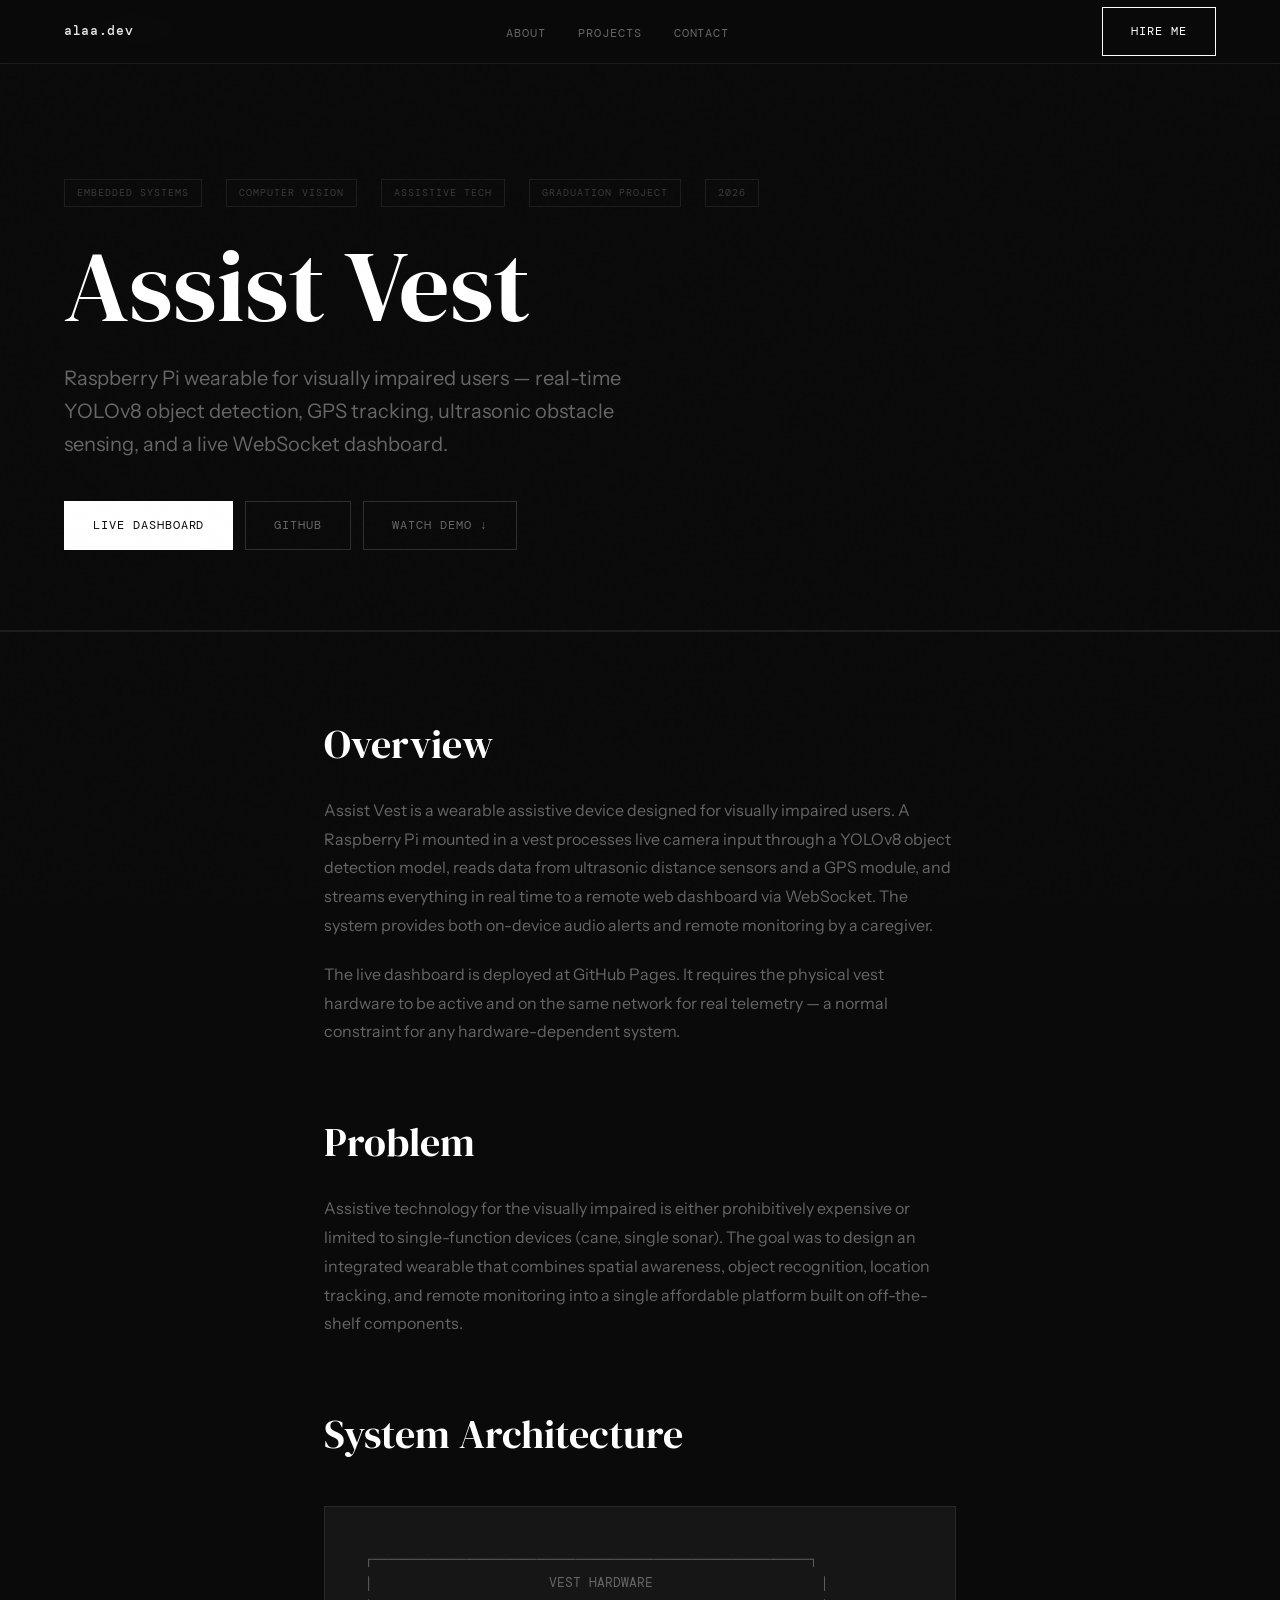
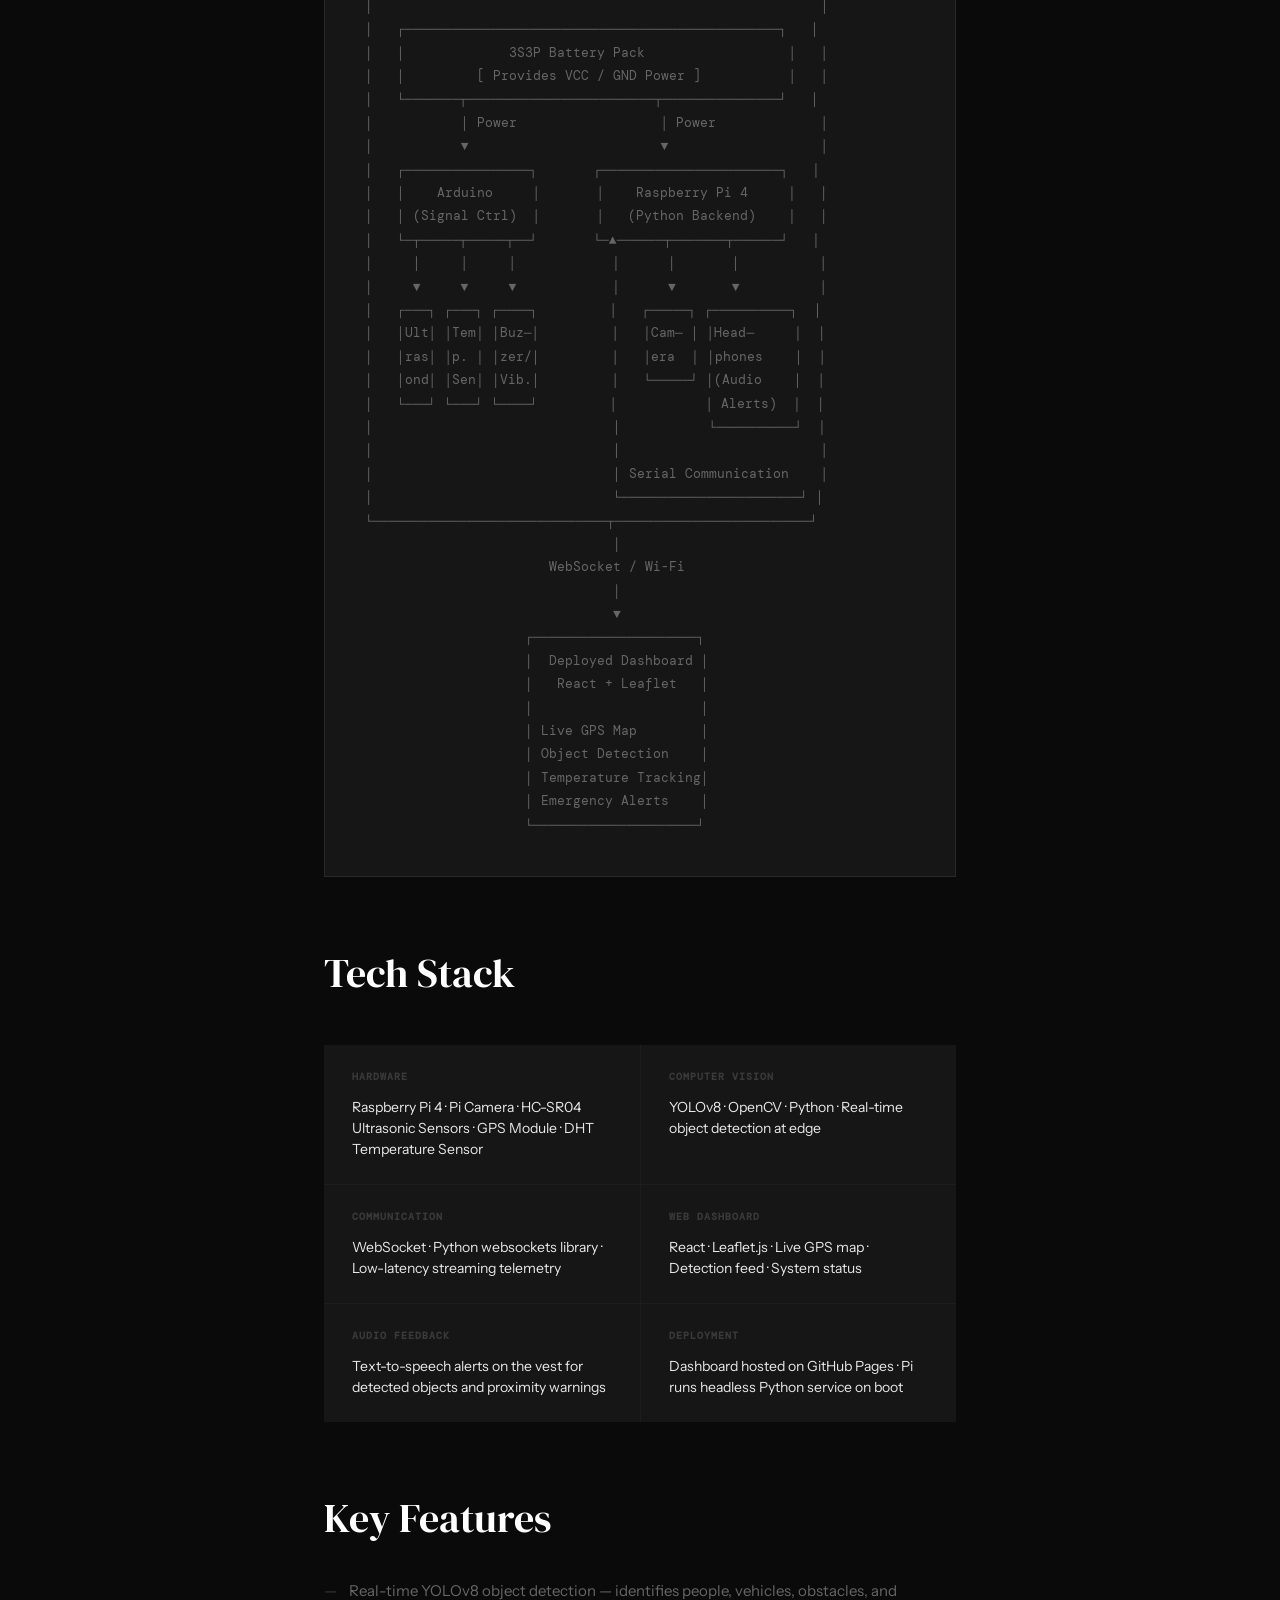
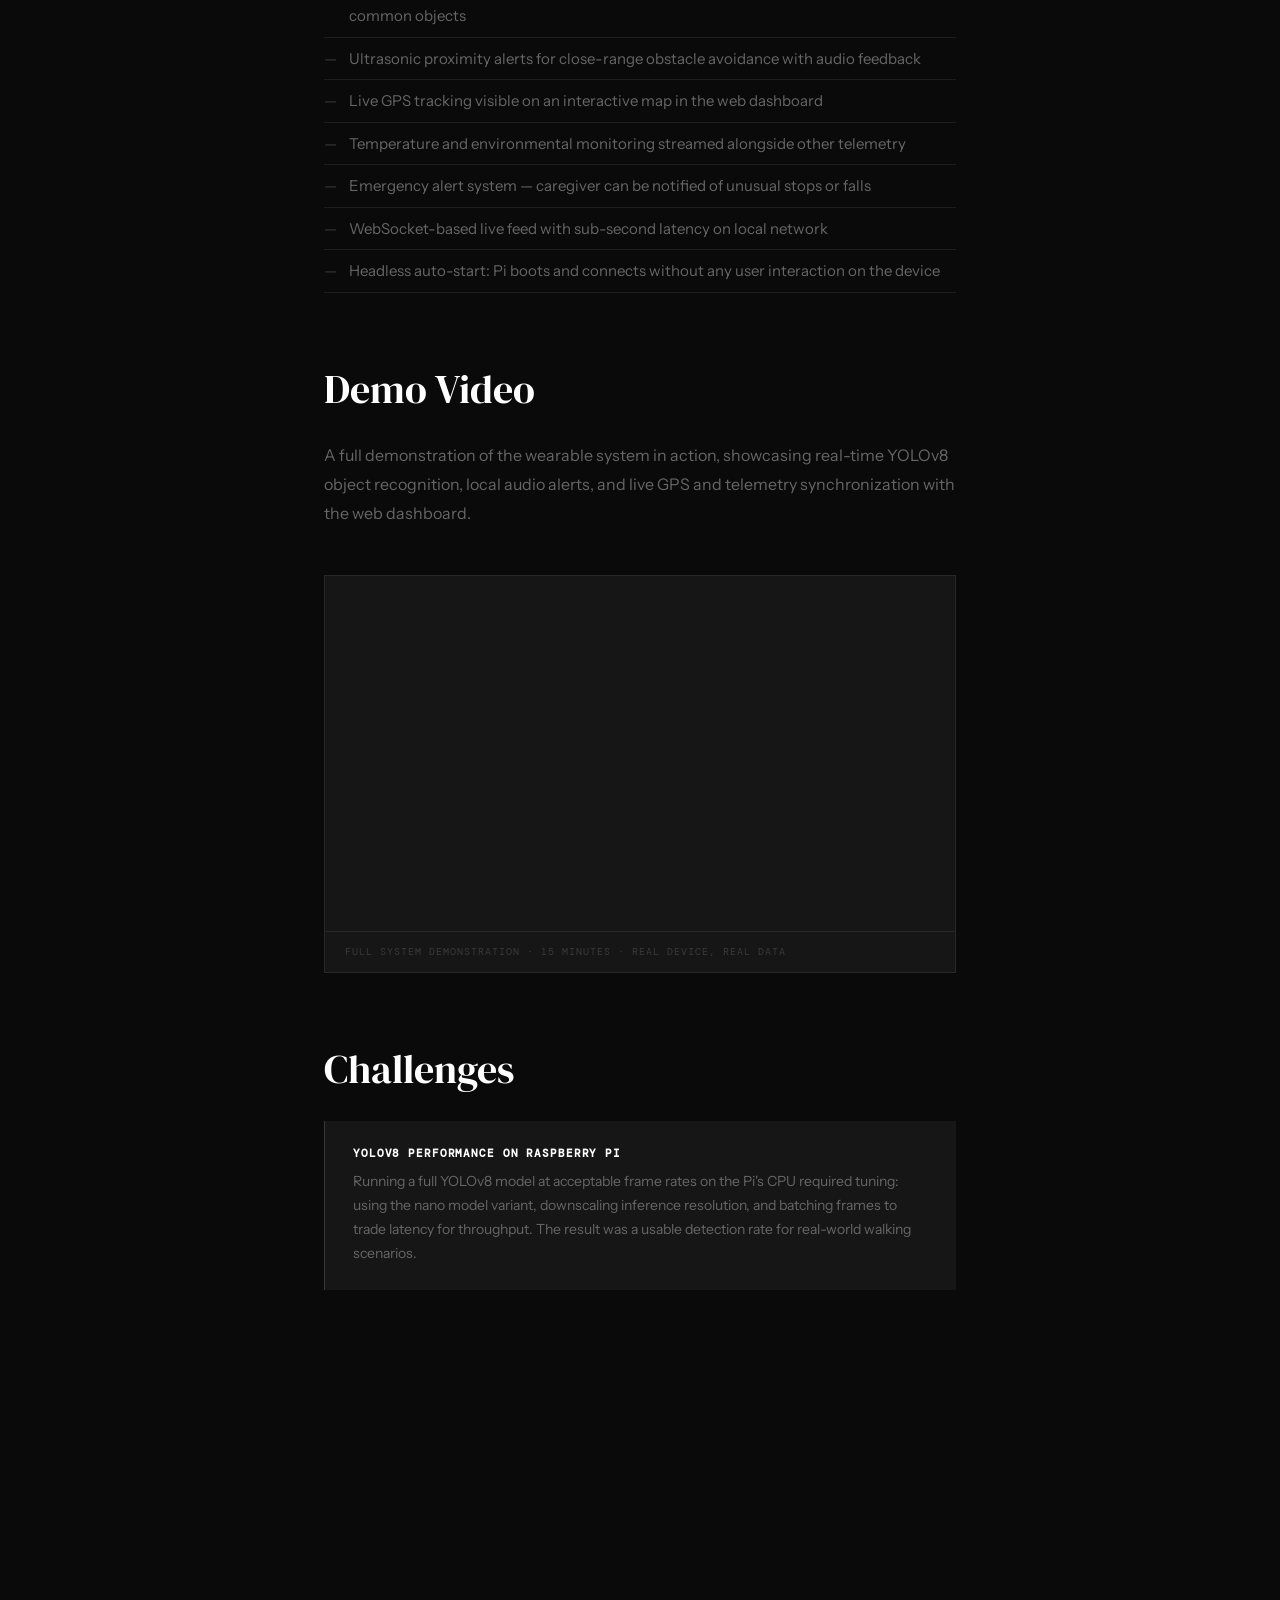
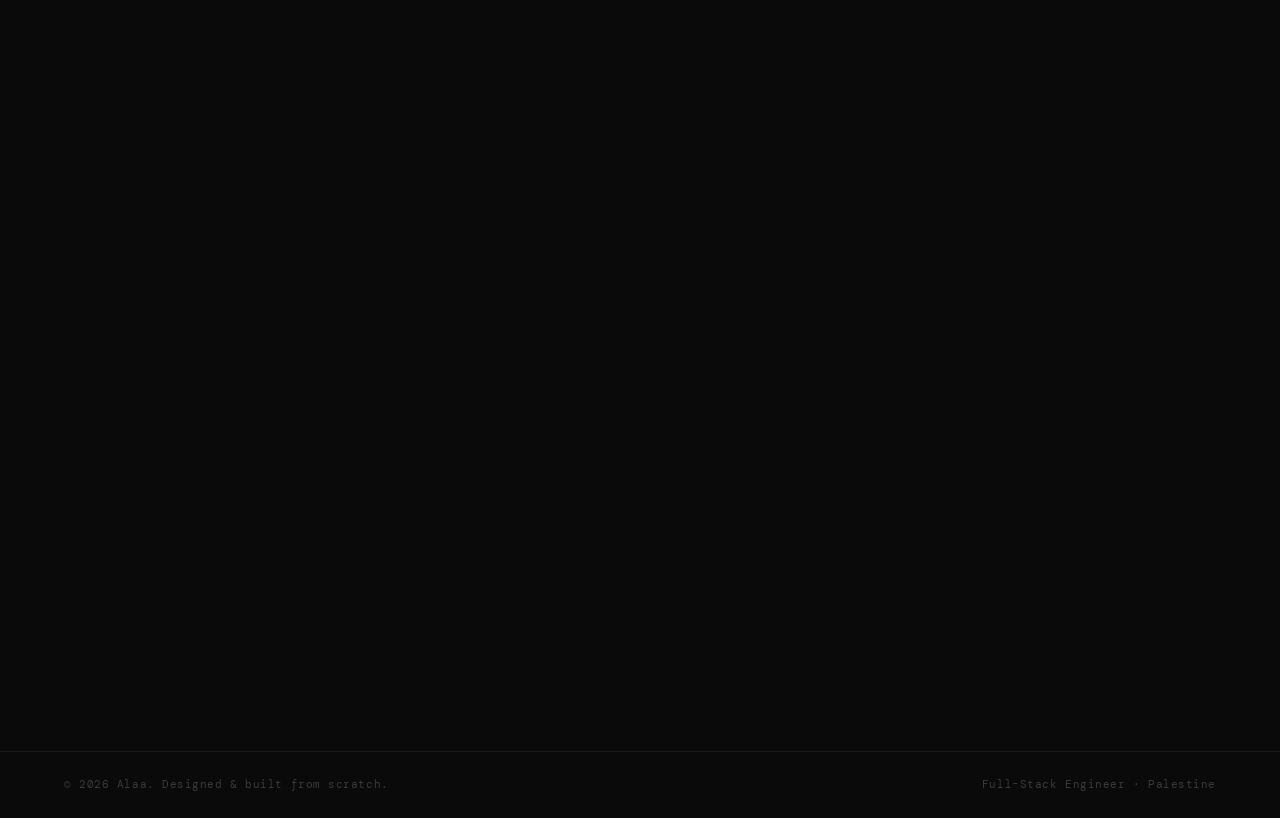
==== commit 8591c652: "improved by adding cv and leetcode profile." ====
--- a/vest.html
+++ b/vest.html
@@ -151,7 +151,7 @@
 A full demonstration of the wearable system in action, showcasing real-time YOLOv8 object recognition, local audio alerts, and live GPS and telemetry synchronization with the web dashboard.    </p>
     <div class="video-container fade-up">
       <iframe
-        src="https://drive.google.com/file/d/11xJTXmGjs3pYUN2wCkD6b8j5geRUk_JE/view" 
+        src="https://drive.google.com/file/d/11xJTXmGjs3pYUN2wCkD6b8j5geRUk_JE/preview" 
         allow="autoplay"
         allowfullscreen>
       </iframe>
--- a/assets/css/style.css
+++ b/assets/css/style.css
@@ -805,6 +805,210 @@
   transform: translateY(0);
 }
 
+/* ─── LEETCODE SECTION ─── */
+.lc-wrapper {
+  padding: 60px clamp(24px, 5vw, 80px);
+}
+
+.lc-stats-bar {
+  display: flex;
+  align-items: center;
+  gap: 0;
+  border: 1px solid var(--line);
+  background: var(--bg-3);
+  margin-bottom: 1px;
+  flex-wrap: wrap;
+}
+
+.lc-stat {
+  flex: 1;
+  min-width: 120px;
+  padding: 28px 32px;
+  display: flex;
+  flex-direction: column;
+  gap: 6px;
+}
+
+.lc-stat-divider {
+  width: 1px;
+  height: 48px;
+  background: var(--line);
+  flex-shrink: 0;
+}
+
+.lc-stat-num {
+  font-family: var(--font-display);
+  font-size: clamp(24px, 3vw, 36px);
+  font-weight: 400;
+  color: var(--white);
+  line-height: 1;
+}
+
+.lc-stat-label {
+  font-family: var(--font-mono);
+  font-size: 10px;
+  letter-spacing: 0.1em;
+  color: var(--text-dimmer);
+  text-transform: uppercase;
+}
+
+.lc-grid {
+  display: grid;
+  grid-template-columns: 1fr 1fr;
+  gap: 1px;
+  background: var(--line);
+  margin-bottom: 1px;
+}
+
+.lc-card {
+  background: var(--bg-3);
+  padding: 36px 40px;
+}
+
+.lc-card-title {
+  font-family: var(--font-mono);
+  font-size: 10px;
+  letter-spacing: 0.12em;
+  color: var(--text-dimmer);
+  text-transform: uppercase;
+  margin-bottom: 20px;
+}
+
+/* Difficulty bars */
+.lc-difficulty-list {
+  display: flex;
+  flex-direction: column;
+  gap: 14px;
+}
+
+.lc-diff-row {
+  display: flex;
+  align-items: center;
+  gap: 12px;
+}
+
+.lc-diff-label {
+  font-family: var(--font-mono);
+  font-size: 11px;
+  letter-spacing: 0.05em;
+  width: 60px;
+  flex-shrink: 0;
+}
+
+.lc-diff-label.easy   { color: #6ee7b7; }
+.lc-diff-label.medium { color: #fbbf24; }
+.lc-diff-label.hard   { color: #f87171; }
+
+.lc-diff-bar-wrap {
+  flex: 1;
+  height: 3px;
+  background: var(--line);
+  position: relative;
+}
+
+.lc-diff-bar {
+  height: 100%;
+  background: var(--white);
+  opacity: 0.25;
+}
+
+.lc-diff-count {
+  font-family: var(--font-mono);
+  font-size: 11px;
+  color: var(--text);
+  width: 80px;
+  text-align: right;
+  flex-shrink: 0;
+}
+
+.lc-diff-total {
+  color: var(--text-dimmer);
+}
+
+/* Languages */
+.lc-lang-list {
+  display: flex;
+  flex-direction: column;
+  gap: 10px;
+}
+
+.lc-lang-row {
+  display: flex;
+  justify-content: space-between;
+  align-items: center;
+  padding: 10px 0;
+  border-bottom: 1px solid var(--line);
+}
+
+.lc-lang-name {
+  font-family: var(--font-mono);
+  font-size: 12px;
+  color: var(--text);
+  letter-spacing: 0.04em;
+}
+
+.lc-lang-count {
+  font-family: var(--font-mono);
+  font-size: 11px;
+  color: var(--text-dimmer);
+}
+
+/* Skills */
+.lc-skill-group {
+  margin-bottom: 20px;
+}
+
+.lc-skill-tier {
+  font-family: var(--font-mono);
+  font-size: 10px;
+  letter-spacing: 0.1em;
+  color: var(--text-dimmer);
+  text-transform: uppercase;
+  display: block;
+  margin-bottom: 10px;
+}
+
+.lc-skill-tags {
+  display: flex;
+  flex-wrap: wrap;
+  gap: 6px;
+}
+
+.lc-tag {
+  font-family: var(--font-mono);
+  font-size: 11px;
+  letter-spacing: 0.04em;
+  color: var(--text-dim);
+  border: 1px solid var(--line);
+  padding: 5px 10px;
+  background: var(--bg);
+}
+
+/* Badges */
+.lc-badge-list {
+  display: flex;
+  flex-wrap: wrap;
+  gap: 8px;
+}
+
+.lc-badge {
+  font-family: var(--font-mono);
+  font-size: 11px;
+  color: var(--text-dim);
+  border: 1px solid var(--line);
+  padding: 8px 14px;
+  background: var(--bg);
+}
+
+.lc-badge-highlight {
+  border-color: var(--line-strong);
+  color: var(--white);
+}
+
+.lc-cta {
+  padding-top: 32px;
+}
+
 /* ─── RESPONSIVE ─── */
 @media (max-width: 900px) {
   .about-grid { grid-template-columns: 1fr; }
@@ -815,10 +1019,16 @@
   .nav-cta { display: none; }
   .nav-hamburger { display: flex; }
   .tech-grid { grid-template-columns: 1fr; }
+  .lc-grid { grid-template-columns: 1fr; }
+  .lc-stat-divider { display: none; }
+  .lc-stat { border-bottom: 1px solid var(--line); }
 }
 
 @media (max-width: 600px) {
   .other-grid { grid-template-columns: 1fr; }
   .contact-meta { gap: 24px; }
   .arch-diagram { font-size: 11px; padding: 24px; }
-}
+  .lc-stats-bar { flex-direction: column; }
+  .lc-stat { padding: 20px 24px; }
+  .lc-card { padding: 28px 24px; }
+}
